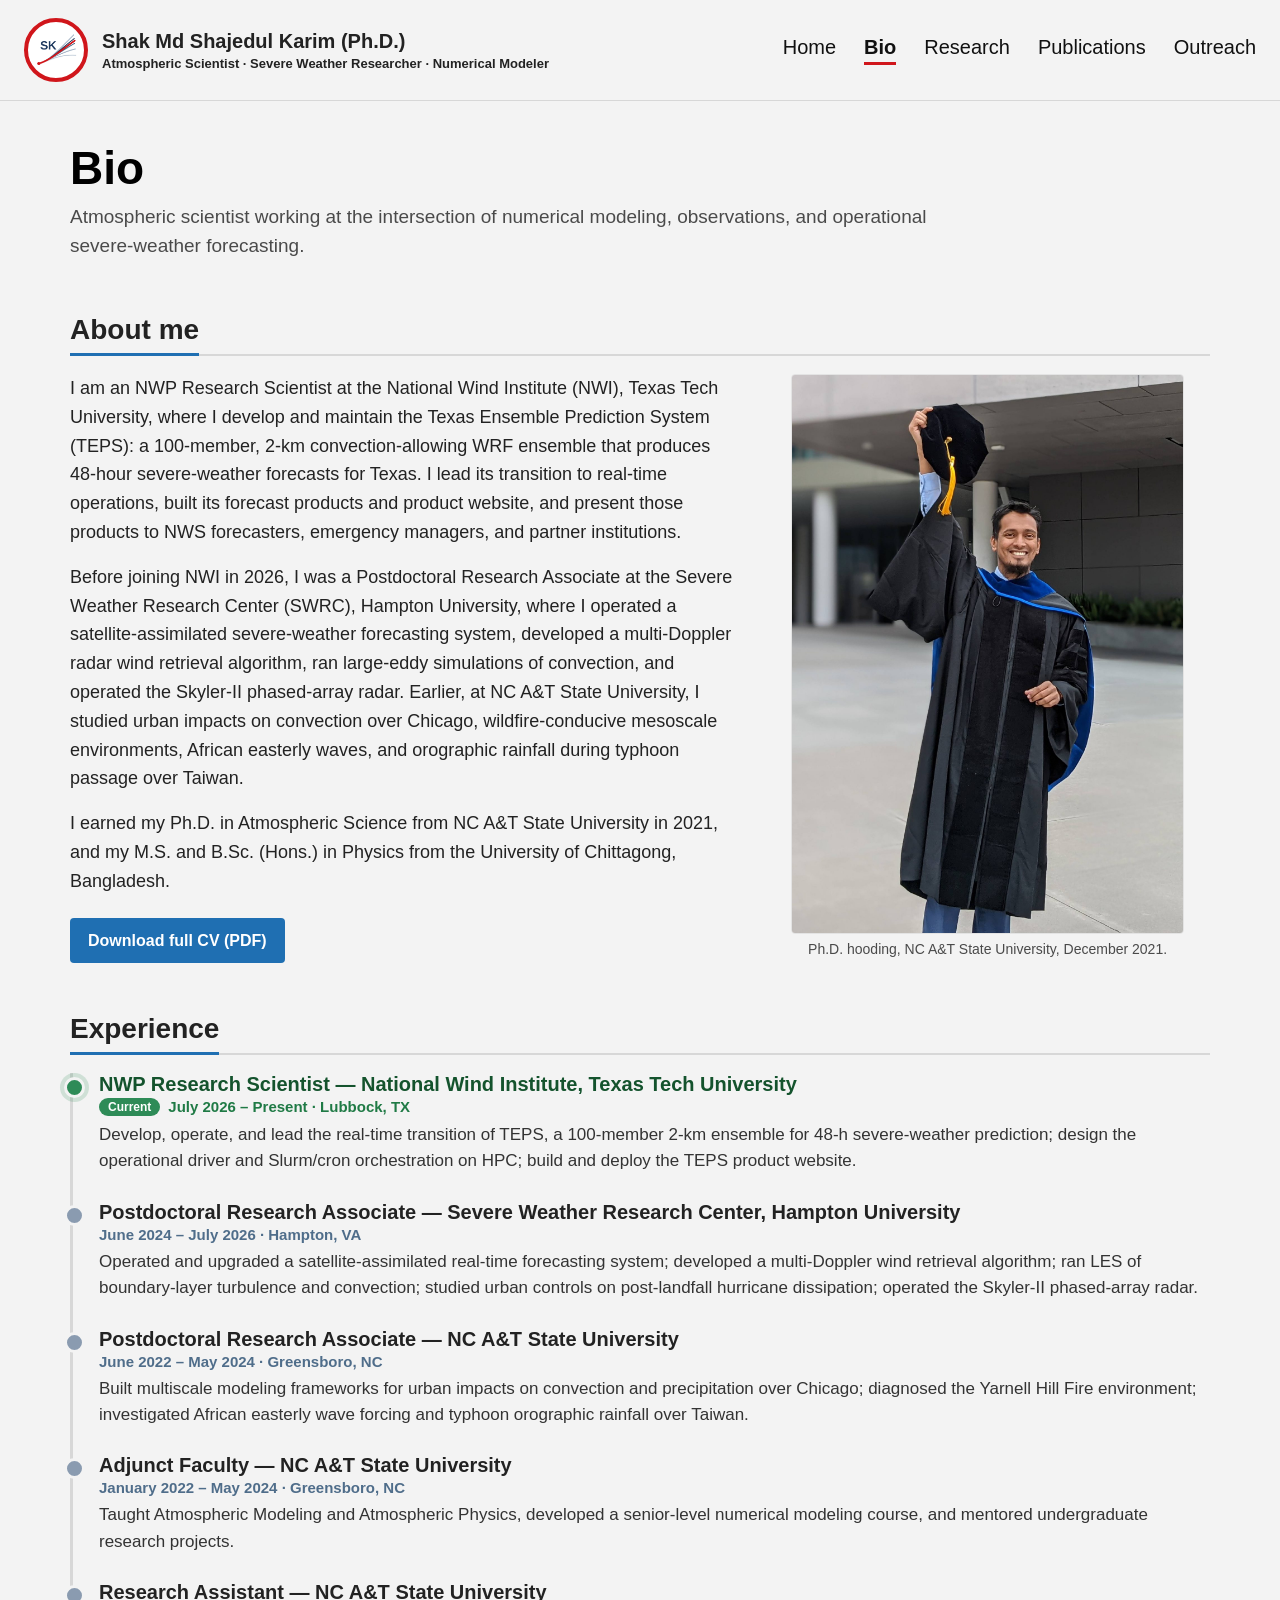
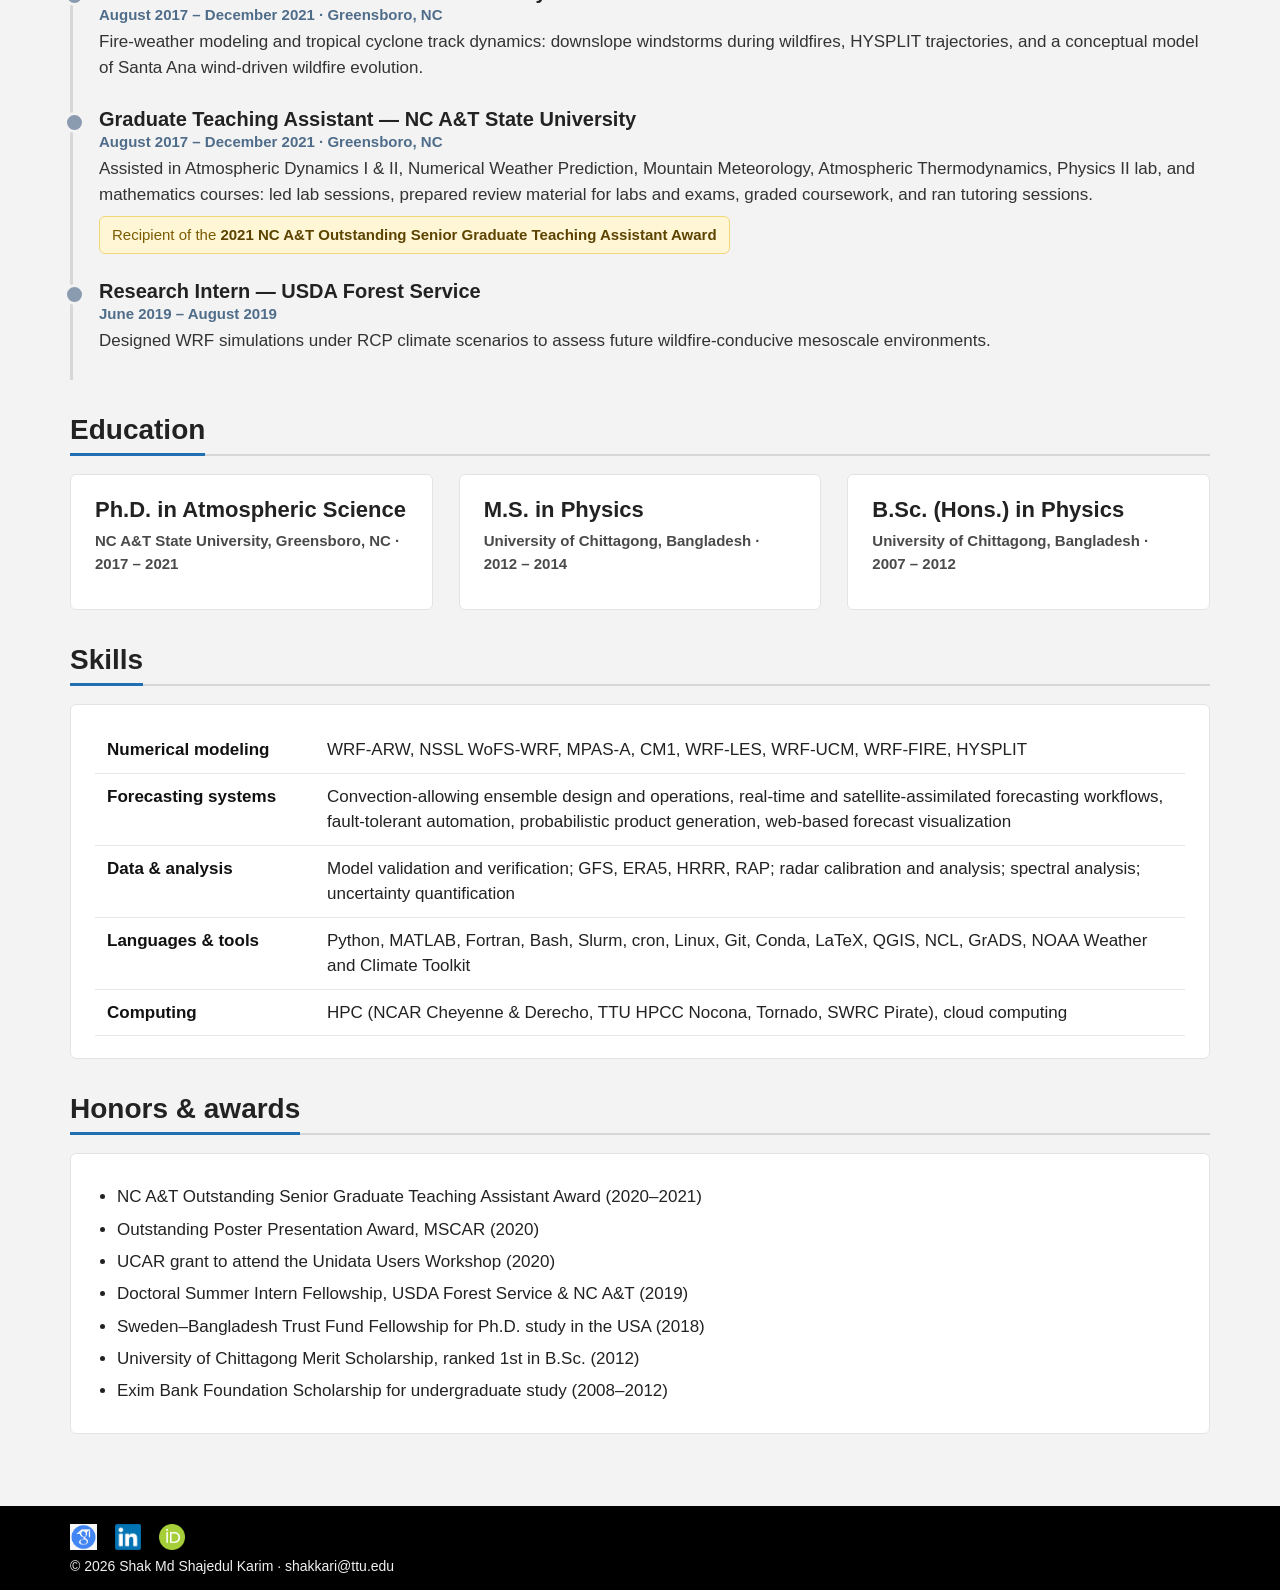
==== bio.html @ 2b901af1 "Bio: remove trophy icon from award highlight Co-Authored-By: Claude Opus 5.5 <noreply@anthropic.com>" ====
<!DOCTYPE html>
<html lang="en">
<head>
  <meta charset="UTF-8" />
  <meta name="viewport" content="width=device-width, initial-scale=1.0" />
  <title>Bio · Shak Md Shajedul Karim, Ph.D.</title>
  <meta name="description" content="Biography, experience, education, skills and awards of Dr. Shak Md Shajedul Karim." />
  <link rel="icon" href="images/sk-favicon.png" />
  <link rel="stylesheet" href="style.css?v=10" />
</head>
<body>
  <div class="page">

    <header class="topbar">
      <a class="brand" href="index.html">
        <div class="brand-logo" style="border-color:#d0161b">
          <img src="images/sk-logo.png" alt="SK logo — ensemble forecast plume">
        </div>
        <div class="brand-text">
          <h1>Shak Md Shajedul Karim (Ph.D.)</h1>
          <p>Atmospheric Scientist · Severe Weather Researcher · Numerical Modeler</p>
        </div>
      </a>

      <button class="menu-toggle" type="button" aria-label="Open menu" aria-expanded="false" aria-controls="site-nav">
        <span></span><span></span><span></span>
      </button>

      <nav class="nav" id="site-nav" aria-label="Main">
        <a href="index.html">Home</a>
        <a href="bio.html" class="active" aria-current="page">Bio</a>
        <a href="research.html">Research</a>
        <a href="publications.html">Publications</a>
        <a href="outreach.html">Outreach</a>
      </nav>
    </header>

    <section class="page-head">
      <h1>Bio</h1>
      <p>Atmospheric scientist working at the intersection of numerical modeling, observations, and operational severe-weather forecasting.</p>
    </section>

    <main class="wrap">
      <section class="section">
        <h2><span>About me</span></h2>
        <div class="project">
          <div class="prose">
            <p>
              I am an NWP Research Scientist at the National Wind Institute (NWI), Texas Tech University, where I develop and
              maintain the Texas Ensemble Prediction System (TEPS): a 100-member, 2-km convection-allowing WRF ensemble that
              produces 48-hour severe-weather forecasts for Texas. I lead its transition to real-time operations, built its forecast
              products and product website, and present those products to NWS forecasters, emergency managers, and partner institutions.
            </p>
            <p>
              Before joining NWI in 2026, I was a Postdoctoral Research Associate at the Severe Weather Research Center (SWRC),
              Hampton University, where I operated a satellite-assimilated severe-weather forecasting system, developed a
              multi-Doppler radar wind retrieval algorithm, ran large-eddy simulations of convection, and operated the Skyler-II
              phased-array radar. Earlier, at NC A&amp;T State University, I studied urban impacts on convection over Chicago,
              wildfire-conducive mesoscale environments, African easterly waves, and orographic rainfall during typhoon passage over Taiwan.
            </p>
            <p>
              I earned my Ph.D. in Atmospheric Science from NC A&amp;T State University in 2021, and my M.S. and B.Sc. (Hons.) in Physics
              from the University of Chittagong, Bangladesh.
            </p>
            <p><a class="btn" href="files/Karim_CV.pdf" target="_blank">Download full CV (PDF)</a></p>
          </div>
          <figure>
            <img src="images/phd-hooding.jpg" alt="Ph.D. hooding ceremony, NC A&amp;T, December 2021" style="max-height:560px;object-fit:cover">
            <figcaption>Ph.D. hooding, NC A&amp;T State University, December 2021.</figcaption>
          </figure>
        </div>
      </section>

      <section class="section">
        <h2><span>Experience</span></h2>
        <ul class="timeline">
          <li class="current">
            <h3>NWP Research Scientist — National Wind Institute, Texas Tech University</h3>
            <div class="when"><span class="now-badge">Current</span>July 2026 – Present · Lubbock, TX</div>
            <p>Develop, operate, and lead the real-time transition of TEPS, a 100-member 2-km ensemble for 48-h severe-weather prediction; design the operational driver and Slurm/cron orchestration on HPC; build and deploy the TEPS product website.</p>
          </li>
          <li>
            <h3>Postdoctoral Research Associate — Severe Weather Research Center, Hampton University</h3>
            <div class="when">June 2024 – July 2026 · Hampton, VA</div>
            <p>Operated and upgraded a satellite-assimilated real-time forecasting system; developed a multi-Doppler wind retrieval algorithm; ran LES of boundary-layer turbulence and convection; studied urban controls on post-landfall hurricane dissipation; operated the Skyler-II phased-array radar.</p>
          </li>
          <li>
            <h3>Postdoctoral Research Associate — NC A&amp;T State University</h3>
            <div class="when">June 2022 – May 2024 · Greensboro, NC</div>
            <p>Built multiscale modeling frameworks for urban impacts on convection and precipitation over Chicago; diagnosed the Yarnell Hill Fire environment; investigated African easterly wave forcing and typhoon orographic rainfall over Taiwan.</p>
          </li>
          <li>
            <h3>Adjunct Faculty — NC A&amp;T State University</h3>
            <div class="when">January 2022 – May 2024 · Greensboro, NC</div>
            <p>Taught Atmospheric Modeling and Atmospheric Physics, developed a senior-level numerical modeling course, and mentored undergraduate research projects.</p>
          </li>
          <li>
            <h3>Research Assistant — NC A&amp;T State University</h3>
            <div class="when">August 2017 – December 2021 · Greensboro, NC</div>
            <p>Fire-weather modeling and tropical cyclone track dynamics: downslope windstorms during wildfires, HYSPLIT trajectories, and a conceptual model of Santa Ana wind-driven wildfire evolution.</p>
          </li>
                    <li>
            <h3>Graduate Teaching Assistant — NC A&amp;T State University</h3>
            <div class="when">August 2017 – December 2021 · Greensboro, NC</div>
            <p>Assisted in Atmospheric Dynamics I &amp; II, Numerical Weather Prediction, Mountain Meteorology, Atmospheric Thermodynamics, Physics II lab, and mathematics courses: led lab sessions, prepared review material for labs and exams, graded coursework, and ran tutoring sessions.</p>
            <p class="award-note">Recipient of the <strong>2021 NC A&amp;T Outstanding Senior Graduate Teaching Assistant Award</strong></p>
          </li>
<li>
            <h3>Research Intern — USDA Forest Service</h3>
            <div class="when">June 2019 – August 2019</div>
            <p>Designed WRF simulations under RCP climate scenarios to assess future wildfire-conducive mesoscale environments.</p>
          </li>
        </ul>
      </section>

      <section class="section">
        <h2><span>Education</span></h2>
        <div class="two-col" style="grid-template-columns:repeat(auto-fit,minmax(260px,1fr))">
          <div class="card">
            <h3>Ph.D. in Atmospheric Science</h3>
            <p class="meta">NC A&amp;T State University, Greensboro, NC · 2017 – 2021</p>
          </div>
          <div class="card">
            <h3>M.S. in Physics</h3>
            <p class="meta">University of Chittagong, Bangladesh · 2012 – 2014</p>
          </div>
          <div class="card">
            <h3>B.Sc. (Hons.) in Physics</h3>
            <p class="meta">University of Chittagong, Bangladesh · 2007 – 2012</p>
          </div>
        </div>
      </section>

      <section class="section">
        <h2><span>Skills</span></h2>
        <div class="card">
          <table class="skill-table">
            <tr><th>Numerical modeling</th><td>WRF-ARW, NSSL WoFS-WRF, MPAS-A, CM1, WRF-LES, WRF-UCM, WRF-FIRE, HYSPLIT</td></tr>
            <tr><th>Forecasting systems</th><td>Convection-allowing ensemble design and operations, real-time and satellite-assimilated forecasting workflows, fault-tolerant automation, probabilistic product generation, web-based forecast visualization</td></tr>
            <tr><th>Data &amp; analysis</th><td>Model validation and verification; GFS, ERA5, HRRR, RAP; radar calibration and analysis; spectral analysis; uncertainty quantification</td></tr>
            <tr><th>Languages &amp; tools</th><td>Python, MATLAB, Fortran, Bash, Slurm, cron, Linux, Git, Conda, LaTeX, QGIS, NCL, GrADS, NOAA Weather and Climate Toolkit</td></tr>
            <tr><th>Computing</th><td>HPC (NCAR Cheyenne &amp; Derecho, TTU HPCC Nocona, Tornado, SWRC Pirate), cloud computing</td></tr>
          </table>
        </div>
      </section>

      <section class="section">
        <h2><span>Honors &amp; awards</span></h2>
        <div class="card">
          <ul>
            <li>NC A&amp;T Outstanding Senior Graduate Teaching Assistant Award (2020–2021)</li>
            <li>Outstanding Poster Presentation Award, MSCAR (2020)</li>
            <li>UCAR grant to attend the Unidata Users Workshop (2020)</li>
            <li>Doctoral Summer Intern Fellowship, USDA Forest Service &amp; NC A&amp;T (2019)</li>
            <li>Sweden–Bangladesh Trust Fund Fellowship for Ph.D. study in the USA (2018)</li>
            <li>University of Chittagong Merit Scholarship, ranked 1st in B.Sc. (2012)</li>
            <li>Exim Bank Foundation Scholarship for undergraduate study (2008–2012)</li>
          </ul>
        </div>
      </section>
    </main>

    <footer class="footer">
      <div class="footer-links">
        <a href="https://scholar.google.com/citations?user=-I5v0hgAAAAJ&amp;hl=en" target="_blank" rel="noopener" title="Google Scholar">
          <img src="images/Google-scholar.png" alt="Google Scholar">
        </a>
        <a href="https://www.linkedin.com/in/s-m-shajedul-karim-ph-d-62416b153/" target="_blank" rel="noopener" title="LinkedIn">
          <img src="images/LinkedIn_logo.png.webp" alt="LinkedIn">
        </a>
        <a href="https://orcid.org/0000-0002-1100-3632" target="_blank" rel="noopener" title="ORCID">
          <img src="images/ORCID_iD.svg.png" alt="ORCID">
        </a>
      </div>
      <div class="footer-copy">
        © 2026 Shak Md Shajedul Karim · <a href="mailto:shakkari@ttu.edu">shakkari@ttu.edu</a>
      </div>
    </footer>

  </div>
  <script src="site.js?v=1"></script>
</body>
</html>
---- style.css ----
/* Shared styles for shakkarim.github.io — based on the original homepage design */
:root {
  --bg: #f3f3f3;
  --card: #ffffff;
  --ink: #222;
  --muted: #4a4a4a;
  --line: #d7d7d7;
  --accent: #1f6fb2;      /* storm blue — pairs with the navy logo */
  --accent-dark: #155088;
  --accent-tint: #e7f0f9;
  --accent-line: #bcd3ea;
}

* { box-sizing: border-box; }

body {
  margin: 0;
  font-family: Arial, Helvetica, sans-serif;
  background: var(--bg);
  color: var(--ink);
}

a { text-decoration: none; color: inherit; }

.page { max-width: 1600px; margin: 0 auto; background: var(--bg); }

/* ---------- Header ---------- */
.topbar {
  background: var(--bg);
  border-bottom: 1px solid var(--line);
  padding: 18px 24px;
  display: flex;
  justify-content: space-between;
  align-items: center;
  gap: 20px;
  flex-wrap: wrap;
}
.brand { display: flex; align-items: center; gap: 14px; }
.brand-logo {
  width: 64px; height: 64px; border-radius: 50%; overflow: hidden; flex-shrink: 0;
  background: #fff; border: 4px solid #d0161b;
}
.brand-logo img { width: 100%; height: 100%; object-fit: contain; display: block; padding: 2px; }
.brand-text h1 { margin: 0; font-size: 20px; font-weight: 700; line-height: 1.15; }
.brand-text p { margin: 3px 0 0; font-size: 13px; font-weight: 600; color: var(--ink); }

.nav { display: flex; gap: 28px; flex-wrap: wrap; font-size: 20px; }
.nav a { color: #111; padding-bottom: 3px; border-bottom: 3px solid transparent; }
.nav a:hover { border-bottom-color: var(--line); }
.nav a.active { border-bottom-color: var(--accent); font-weight: 700; }

/* ---------- Home hero ---------- */
.hero { width: 100%; padding: 0 12px; margin-top: 6px; }
.hero-box { position: relative; width: 100%; height: 520px; overflow: hidden; background: #d9d9d9; }
.hero-box img { width: 100%; height: 100%; object-fit: cover; display: block; }
.hero-caption {
  position: absolute; bottom: 8px; right: 12px; font-size: 15px; font-weight: 700;
  color: #111; background: rgba(255,255,255,0.7); padding: 4px 8px;
}

/* ---------- Home layout ---------- */
.content {
  display: grid; grid-template-columns: 300px 1fr; gap: 40px;
  padding: 28px 70px 40px 70px; align-items: start;
}
.sidebar { padding-top: 8px; }
.profile-photo {
  width: 120px; height: 120px; border-radius: 50%; overflow: hidden;
  border: 6px solid #dadada; background: #dcdcdc; margin-bottom: 18px;
}
.profile-photo img { width: 100%; height: 100%; object-fit: cover; display: block; }
.sidebar h2 { margin: 0 0 10px; font-size: 24px; line-height: 1.15; font-weight: 700; }
.sidebar .position { margin: 0 0 20px; font-size: 15px; color: #444; line-height: 1.4; }

.info-list { list-style: none; padding: 0; margin: 0; }
.info-list li { margin-bottom: 14px; }
.info-list li, .info-list li a {
  display: flex; align-items: center; gap: 12px; color: var(--muted);
  font-size: 16px; line-height: 1.4;
}
.info-list li a:hover { text-decoration: underline; }
.info-list svg { width: 26px; height: 26px; fill: var(--muted); flex-shrink: 0; }

.main-text { max-width: 860px; }
.main-text h1 { margin: 0 0 10px; font-size: 64px; text-align: center; font-weight: 800; color: #000; }
.main-text p { margin: 0 0 18px; font-size: 19px; line-height: 1.5; }
.main-text ul { margin: 10px 0 18px 24px; padding: 0 0 0 18px; font-size: 19px; line-height: 1.5; }
.main-text li { margin-bottom: 8px; }

.highlight {
  background: var(--card); border-left: 5px solid var(--accent);
  padding: 16px 20px; margin: 0 0 22px; font-size: 18px; line-height: 1.5;
}
.highlight strong { display: block; margin-bottom: 4px; font-size: 19px; }

/* ---------- Inner pages ---------- */
.page-head { padding: 40px 70px 10px; }
.page-head h1 { margin: 0 0 8px; font-size: 46px; font-weight: 800; color: #000; }
.page-head p { margin: 0; font-size: 19px; color: var(--muted); max-width: 900px; line-height: 1.5; }

.wrap { padding: 10px 70px 50px; }
.section { margin-top: 34px; }
.section > h2 {
  font-size: 28px; margin: 0 0 18px; padding-bottom: 8px; border-bottom: 2px solid var(--line);
}
.section > h2 span { border-bottom: 3px solid var(--accent); padding-bottom: 8px; }

.prose { font-size: 18px; line-height: 1.6; max-width: 980px; }
.prose p { margin: 0 0 16px; }

.card {
  background: var(--card); border: 1px solid #e3e3e3; border-radius: 6px;
  padding: 22px 24px; margin-bottom: 22px;
}
.card h3 { margin: 0 0 6px; font-size: 22px; }
.card .meta { margin: 0 0 12px; color: var(--muted); font-size: 15px; font-weight: 600; }
.card p, .card li { font-size: 17px; line-height: 1.55; }
.card ul { margin: 8px 0 0; padding-left: 22px; }
.card li { margin-bottom: 6px; }

/* Research project: text + figure side by side */
.project { display: grid; grid-template-columns: 1fr 1fr; gap: 28px; align-items: start; }
.project.text-only { grid-template-columns: 1fr; }
.tags { display: flex; flex-wrap: wrap; gap: 8px; margin-top: 14px; }
.tags span {
  font-size: 13px; font-weight: 600; color: var(--accent-dark);
  background: var(--accent-tint); border-radius: 999px; padding: 4px 10px;
}

figure { margin: 0; }
figure img { width: 100%; height: auto; display: block; border: 1px solid #e3e3e3; border-radius: 4px; background: #fff; }
figcaption { font-size: 14px; color: var(--muted); margin-top: 6px; line-height: 1.4; }
.fig-stack { display: grid; gap: 16px; }

/* Timeline (Bio) */
.timeline { list-style: none; margin: 0; padding: 0; border-left: 3px solid var(--line); }
.timeline li { position: relative; padding: 0 0 26px 26px; }
.timeline li::before {
  content: ""; position: absolute; left: -9px; top: 4px; width: 15px; height: 15px;
  border-radius: 50%; background: var(--accent); border: 3px solid var(--bg);
}
.timeline h3 { margin: 0; font-size: 20px; }
.timeline .when { font-size: 15px; font-weight: 700; color: var(--accent-dark); margin: 2px 0 6px; }
.timeline p { margin: 0; font-size: 17px; line-height: 1.55; color: #333; }

.two-col { display: grid; grid-template-columns: 1fr 1fr; gap: 26px; }

.skill-table { width: 100%; border-collapse: collapse; font-size: 17px; }
.skill-table th, .skill-table td { text-align: left; padding: 10px 12px; border-bottom: 1px solid #e6e6e6; vertical-align: top; line-height: 1.5; }
.skill-table th { width: 220px; color: #111; }

/* Publications */
.pub-list { list-style: none; margin: 0; padding: 0; counter-reset: pub; }
.pub-list li {
  background: var(--card); border: 1px solid #e3e3e3; border-radius: 6px;
  padding: 16px 20px; margin-bottom: 14px; font-size: 17px; line-height: 1.55;
}
.pub-list .title { font-weight: 700; display: block; margin-bottom: 4px; }
.pub-list .authors { color: #333; }
.pub-list .venue { font-style: italic; }
.pub-list .me { font-weight: 700; text-decoration: underline; text-decoration-color: var(--accent); }
.pub-list a.doi { color: var(--accent-dark); font-weight: 600; }
.pub-list a.doi:hover { text-decoration: underline; }
.badge {
  display: inline-block; font-size: 12px; font-weight: 700; padding: 2px 8px; border-radius: 4px;
  margin-left: 6px; vertical-align: middle; background: #eee; color: #444;
}
.badge.review { background: #fff3cd; color: #7a5b00; }
.badge.award { background: #e3f1e6; color: #22603a; }

.talk-list { margin: 0; padding-left: 22px; }
.talk-list li { font-size: 17px; line-height: 1.55; margin-bottom: 10px; }
.talk-list .when { color: var(--accent-dark); font-weight: 700; }

/* Buttons */
.btn {
  display: inline-block; background: var(--accent); color: #fff; font-weight: 700;
  padding: 10px 18px; border-radius: 4px; font-size: 16px; margin-top: 6px;
}
.btn:hover { background: var(--accent-dark); }
.btn.ghost { background: transparent; color: var(--accent-dark); border: 2px solid var(--accent); }

/* Gallery (Outreach) */
.gallery { display: grid; grid-template-columns: repeat(auto-fill, minmax(280px, 1fr)); gap: 18px; }
.gallery figure img { aspect-ratio: 4 / 3; object-fit: cover; }

/* ---------- Footer ---------- */
.footer { background: #000; color: #fff; padding: 18px 70px 16px 70px; }
.footer-links { display: flex; gap: 18px; flex-wrap: wrap; align-items: center; margin-bottom: 8px; }
.footer-links a { display: inline-flex; align-items: center; justify-content: center; }
.footer-links img { height: 26px; width: auto; display: block; object-fit: contain; }
.footer-copy { font-size: 14px; color: #f1f1f1; }

/* ---------- Responsive ---------- */
@media (max-width: 1100px) {
  .content { grid-template-columns: 1fr; padding: 28px 24px 40px 24px; }
  .main-text h1 { text-align: left; font-size: 46px; }
  .page-head { padding: 32px 24px 6px; }
  .wrap { padding: 6px 24px 40px; }
  .project, .two-col { grid-template-columns: 1fr; }
  .footer { padding: 18px 24px 16px 24px; }
}
@media (max-width: 700px) {
  .topbar { padding: 16px; }
  .nav { gap: 18px; font-size: 17px; }
  .hero-box { height: 300px; }
  .main-text h1 { font-size: 38px; }
  .main-text p, .main-text ul { font-size: 17px; }
  .page-head h1 { font-size: 34px; }
  .skill-table th { width: auto; display: block; border-bottom: none; padding-bottom: 0; }
  .skill-table td { display: block; }
}

/* Cards inside grids use the grid gap instead of their own bottom margin */
.two-col > .card { margin-bottom: 0; }
.two-col { margin-bottom: 22px; }

/* Research cards: text gets more room, figures stay compact */
.project { grid-template-columns: 3fr 2fr; }
.project figure img { width: auto; max-width: 100%; max-height: 250px; margin: 0 auto; }
.fig-stack:has(figure + figure) { grid-template-columns: 1fr 1fr; }
.fig-stack:has(figure + figure) figure img { max-height: 220px; }
@media (max-width: 1100px) { .project { grid-template-columns: 1fr; } }
.fig-stack:has(figure + figure) figure img { width: auto; }
.project figcaption { text-align: center; }

.project.wide-fig { grid-template-columns: 1fr 1fr; }
.fig-stack.pair { gap: 12px; }
/* Paired figures: equal-height boxes, image centred inside */
.fig-stack.pair figure .box {
  height: var(--h); display: flex; align-items: center; justify-content: center;
  background: #fff; border: 1px solid #e3e3e3; border-radius: 4px; padding: 4px;
}
.fig-stack.pair figure .box img {
  max-height: 100% !important; max-width: 100%; width: auto; height: auto; border: none; margin: 0;
}
@media (max-width: 1100px) { .project.wide-fig { grid-template-columns: 1fr; } }

/* TEPS card: TPS + NWI logos */
.logo-stack { display: flex; flex-direction: column; align-items: center; justify-content: center; gap: 18px; height: 100%; }
.logo-stack .tps { max-height: 250px; width: auto; max-width: 100%; }
.logo-stack .nwi { max-height: 90px; width: auto; max-width: 100%; display: block; }

/* ---------- Mobile menu (☰) ---------- */
.menu-toggle {
  display: none; background: none; border: 0; padding: 10px 6px; cursor: pointer;
  width: 44px; height: 44px; flex-direction: column; justify-content: center; gap: 5px;
}
.menu-toggle span {
  display: block; height: 3px; width: 26px; background: #111; border-radius: 2px;
  transition: transform .2s ease, opacity .2s ease;
}
.menu-toggle.open span:nth-child(1) { transform: translateY(8px) rotate(45deg); }
.menu-toggle.open span:nth-child(2) { opacity: 0; }
.menu-toggle.open span:nth-child(3) { transform: translateY(-8px) rotate(-45deg); }
.nav a.active { border-bottom-color: #d0161b; }

@media (max-width: 760px) {
  .topbar { flex-wrap: nowrap; padding: 12px 16px; gap: 12px; position: relative; }
  .brand { min-width: 0; gap: 10px; }
  .brand-logo { width: 48px; height: 48px; border-width: 3px; }
  .brand-text h1 { font-size: 17px; }
  .brand-text p { font-size: 11.5px; }
  .menu-toggle { display: flex; flex-shrink: 0; }
  .nav {
    display: none; position: absolute; top: 100%; left: 0; right: 0; z-index: 50;
    flex-direction: column; gap: 0; background: #fff; border-bottom: 1px solid var(--line);
    box-shadow: 0 8px 18px rgba(0,0,0,.08); font-size: 18px;
  }
  .nav.open { display: flex; }
  .nav a { padding: 14px 20px; border-bottom: 1px solid #eee; }
  .nav a:last-child { border-bottom: none; }
  .nav a.active { border-bottom: 1px solid #eee; border-left: 4px solid #d0161b; padding-left: 16px; }
  .hero { padding: 0; margin-top: 0; }
  .hero-box { height: 260px; }
  .hero-caption { font-size: 13px; }
  .content { padding: 22px 18px 32px; gap: 22px; }
  .sidebar { display: grid; grid-template-columns: 96px 1fr; column-gap: 16px; align-items: center; }
  .profile-photo { width: 96px; height: 96px; border-width: 4px; margin: 0; grid-row: span 2; }
  .sidebar h2 { font-size: 20px; margin: 0 0 4px; }
  .sidebar .position { margin: 0; font-size: 14px; }
  .info-list { grid-column: 1 / -1; margin-top: 16px; }
  .info-list li { margin-bottom: 10px; }
  .main-text h1 { font-size: 34px; }
  .page-head { padding: 26px 18px 4px; }
  .wrap { padding: 4px 18px 32px; }
  .section > h2 { font-size: 24px; }
  .card { padding: 18px; }
  .card h3 { font-size: 19px; }
  .fig-stack.pair { grid-template-columns: 1fr !important; }
  .fig-stack.pair figure .box { height: auto; }
  .fig-stack.pair figure .box img { max-height: 320px !important; }
  .project figure img { max-height: 260px; }
  .footer { padding: 16px 18px; }
}

/* ---------- Research jump links ---------- */
html { scroll-behavior: smooth; }
.jump { display: flex; flex-wrap: wrap; gap: 8px; margin-top: 18px; }
.jump a {
  font-size: 14px; font-weight: 700; color: var(--accent-dark); background: #fff;
  border: 1px solid var(--accent-line); border-radius: 999px; padding: 6px 12px;
}
.jump a:hover { background: var(--accent-tint); }
.card[id], h2[id] { scroll-margin-top: 20px; }

/* ---------- Tap-to-enlarge figures ---------- */
img.zoomable { cursor: zoom-in; }
.lightbox {
  position: fixed; inset: 0; z-index: 1000; background: rgba(10,14,20,.92);
  display: none; flex-direction: column; align-items: center; justify-content: center; padding: 16px;
}
.lightbox.show { display: flex; }
.lightbox-scroll { max-width: 100%; max-height: calc(100vh - 110px); overflow: auto; touch-action: pinch-zoom pan-x pan-y; }
.lightbox-scroll img { display: block; max-width: min(1400px, calc(100vw - 32px)); max-height: calc(100vh - 110px); width: auto; height: auto; background: #fff; border-radius: 4px; cursor: zoom-out; }
.lightbox-cap { color: #e8e8e8; font-size: 15px; line-height: 1.4; max-width: 900px; text-align: center; margin: 12px 0 0; }
.lightbox-close {
  position: absolute; top: 10px; right: 14px; width: 44px; height: 44px; border: 0; border-radius: 50%;
  background: rgba(255,255,255,.15); color: #fff; font-size: 30px; line-height: 44px; cursor: pointer;
}
body.no-scroll { overflow: hidden; }

/* ---------- Phones: sticky header + horizontal jump bar ---------- */
@media (max-width: 760px) {
  .topbar { position: sticky; top: 0; z-index: 100; background: var(--bg); }
  .card[id], h2[id] { scroll-margin-top: 84px; }
  .jump { flex-wrap: nowrap; overflow-x: auto; -webkit-overflow-scrolling: touch; margin: 16px -18px 0; padding: 0 18px 6px; scrollbar-width: none; }
  .jump::-webkit-scrollbar { display: none; }
  .jump a { flex-shrink: 0; }
}

/* ---------- Experience timeline: current vs completed ---------- */
.timeline li::before { background: #8a9bb0; }               /* completed roles: muted slate */
.timeline .when { color: #4f6d8a; }
.timeline li.current::before { background: #2e8b57; box-shadow: 0 0 0 4px rgba(46,139,87,.18); }
.timeline li.current .when { color: #1f7a45; }
.timeline li.current h3 { color: #14532d; }
.now-badge {
  display: inline-block; font-size: 12px; font-weight: 700; color: #fff; background: #2e8b57;
  border-radius: 999px; padding: 2px 9px; margin-right: 8px; vertical-align: 1px;
}

.timeline p.award-note {
  display: inline-block; margin-top: 8px; padding: 6px 12px; font-size: 15px; color: #7a5b00;
  background: #fff6d6; border: 1px solid #f0d77a; border-radius: 6px;
}
.timeline p.award-note strong { color: #5c4300; }
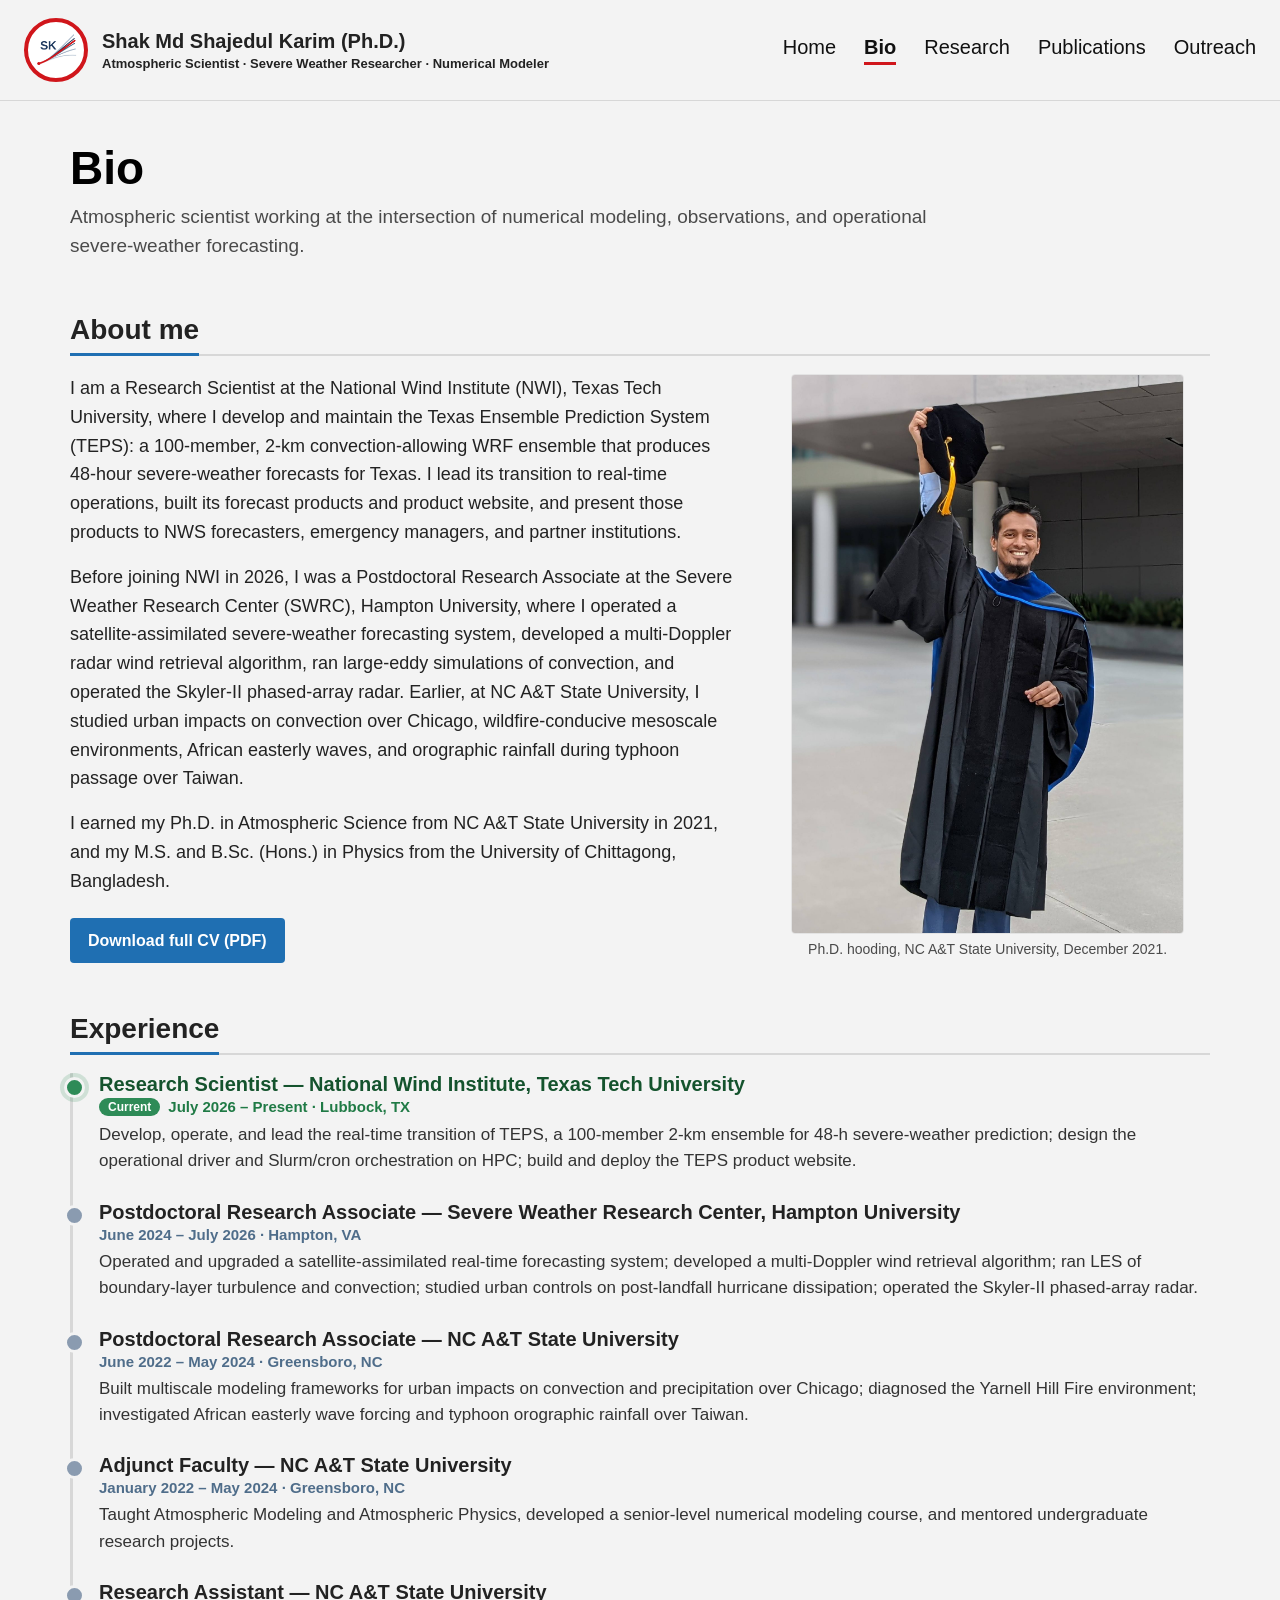
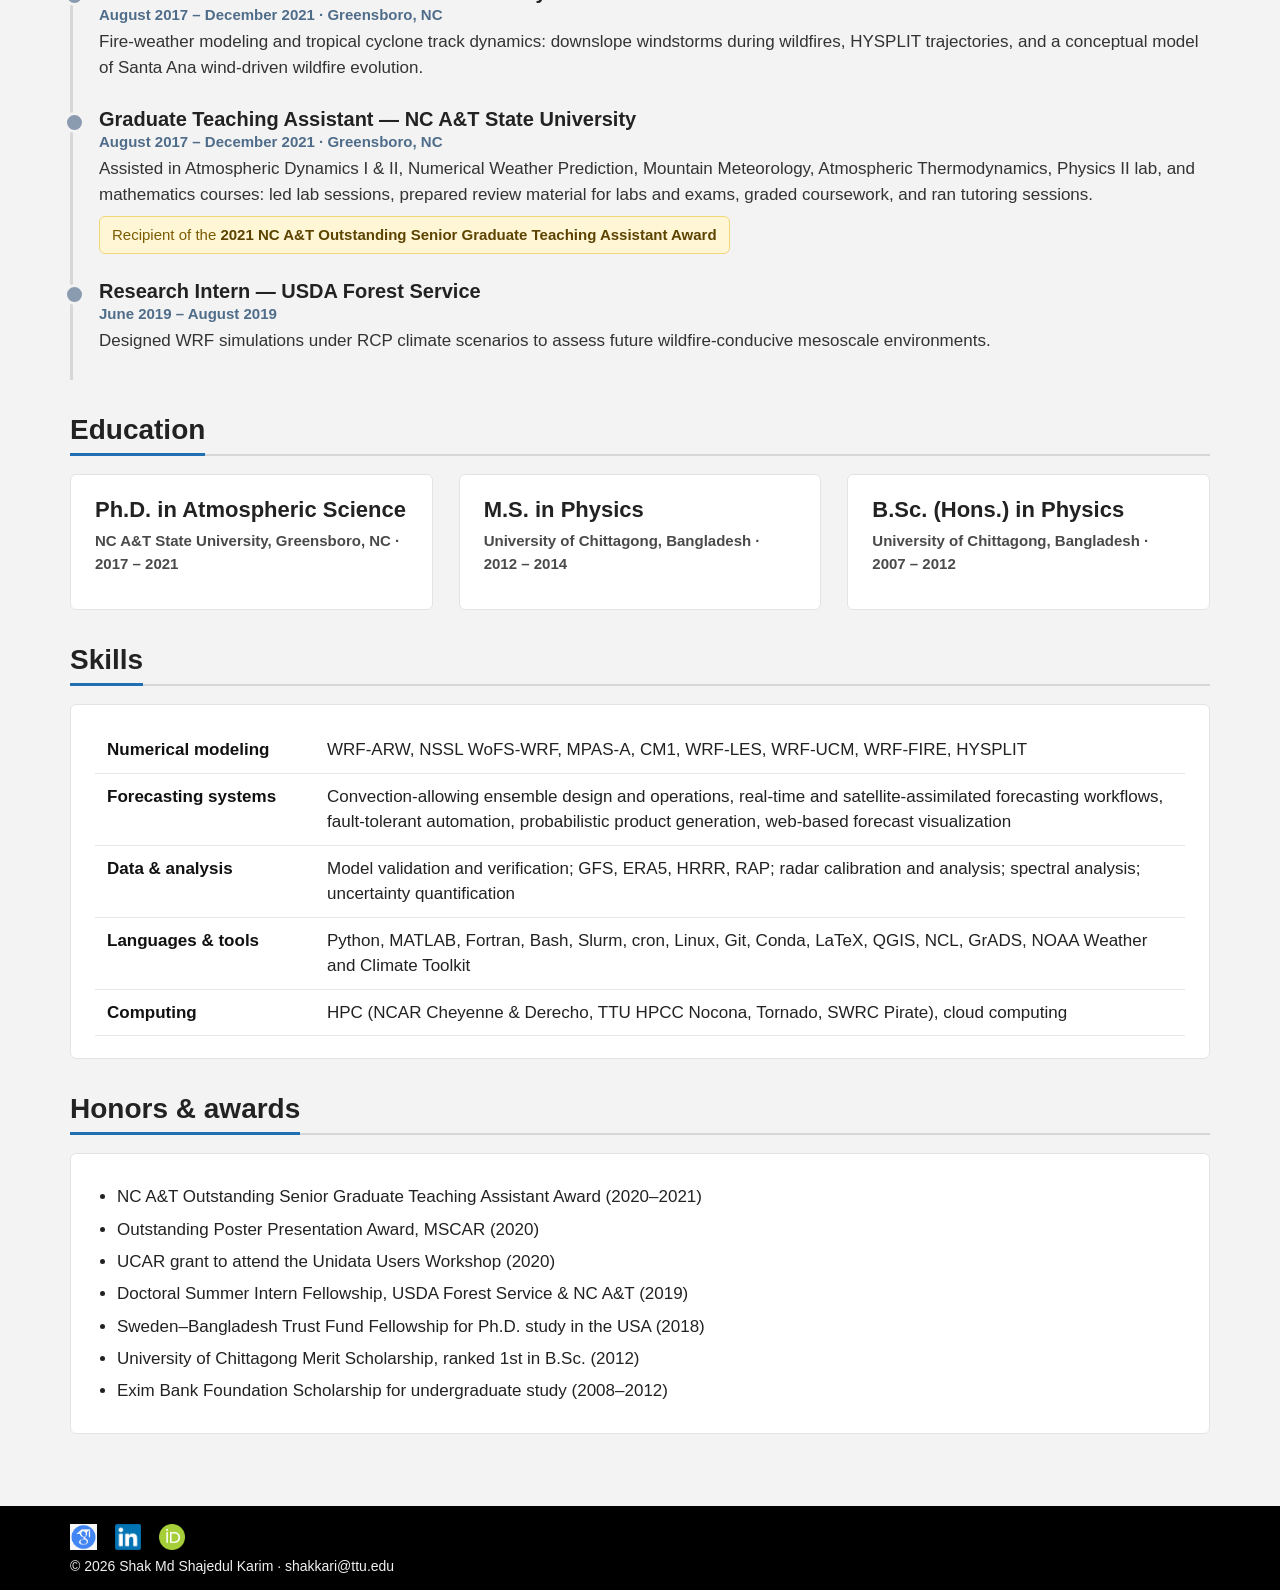
==== commit cf48312b: "Use 'Research Scientist' title throughout Co-Authored-By: Claude Opus 5.5 <noreply@anthropic.com> Cl" ====
--- a/bio.html
+++ b/bio.html
@@ -46,7 +46,7 @@
         <div class="project">
           <div class="prose">
             <p>
-              I am an NWP Research Scientist at the National Wind Institute (NWI), Texas Tech University, where I develop and
+              I am a Research Scientist at the National Wind Institute (NWI), Texas Tech University, where I develop and
               maintain the Texas Ensemble Prediction System (TEPS): a 100-member, 2-km convection-allowing WRF ensemble that
               produces 48-hour severe-weather forecasts for Texas. I lead its transition to real-time operations, built its forecast
               products and product website, and present those products to NWS forecasters, emergency managers, and partner institutions.
@@ -75,7 +75,7 @@
         <h2><span>Experience</span></h2>
         <ul class="timeline">
           <li class="current">
-            <h3>NWP Research Scientist — National Wind Institute, Texas Tech University</h3>
+            <h3>Research Scientist — National Wind Institute, Texas Tech University</h3>
             <div class="when"><span class="now-badge">Current</span>July 2026 – Present · Lubbock, TX</div>
             <p>Develop, operate, and lead the real-time transition of TEPS, a 100-member 2-km ensemble for 48-h severe-weather prediction; design the operational driver and Slurm/cron orchestration on HPC; build and deploy the TEPS product website.</p>
           </li>
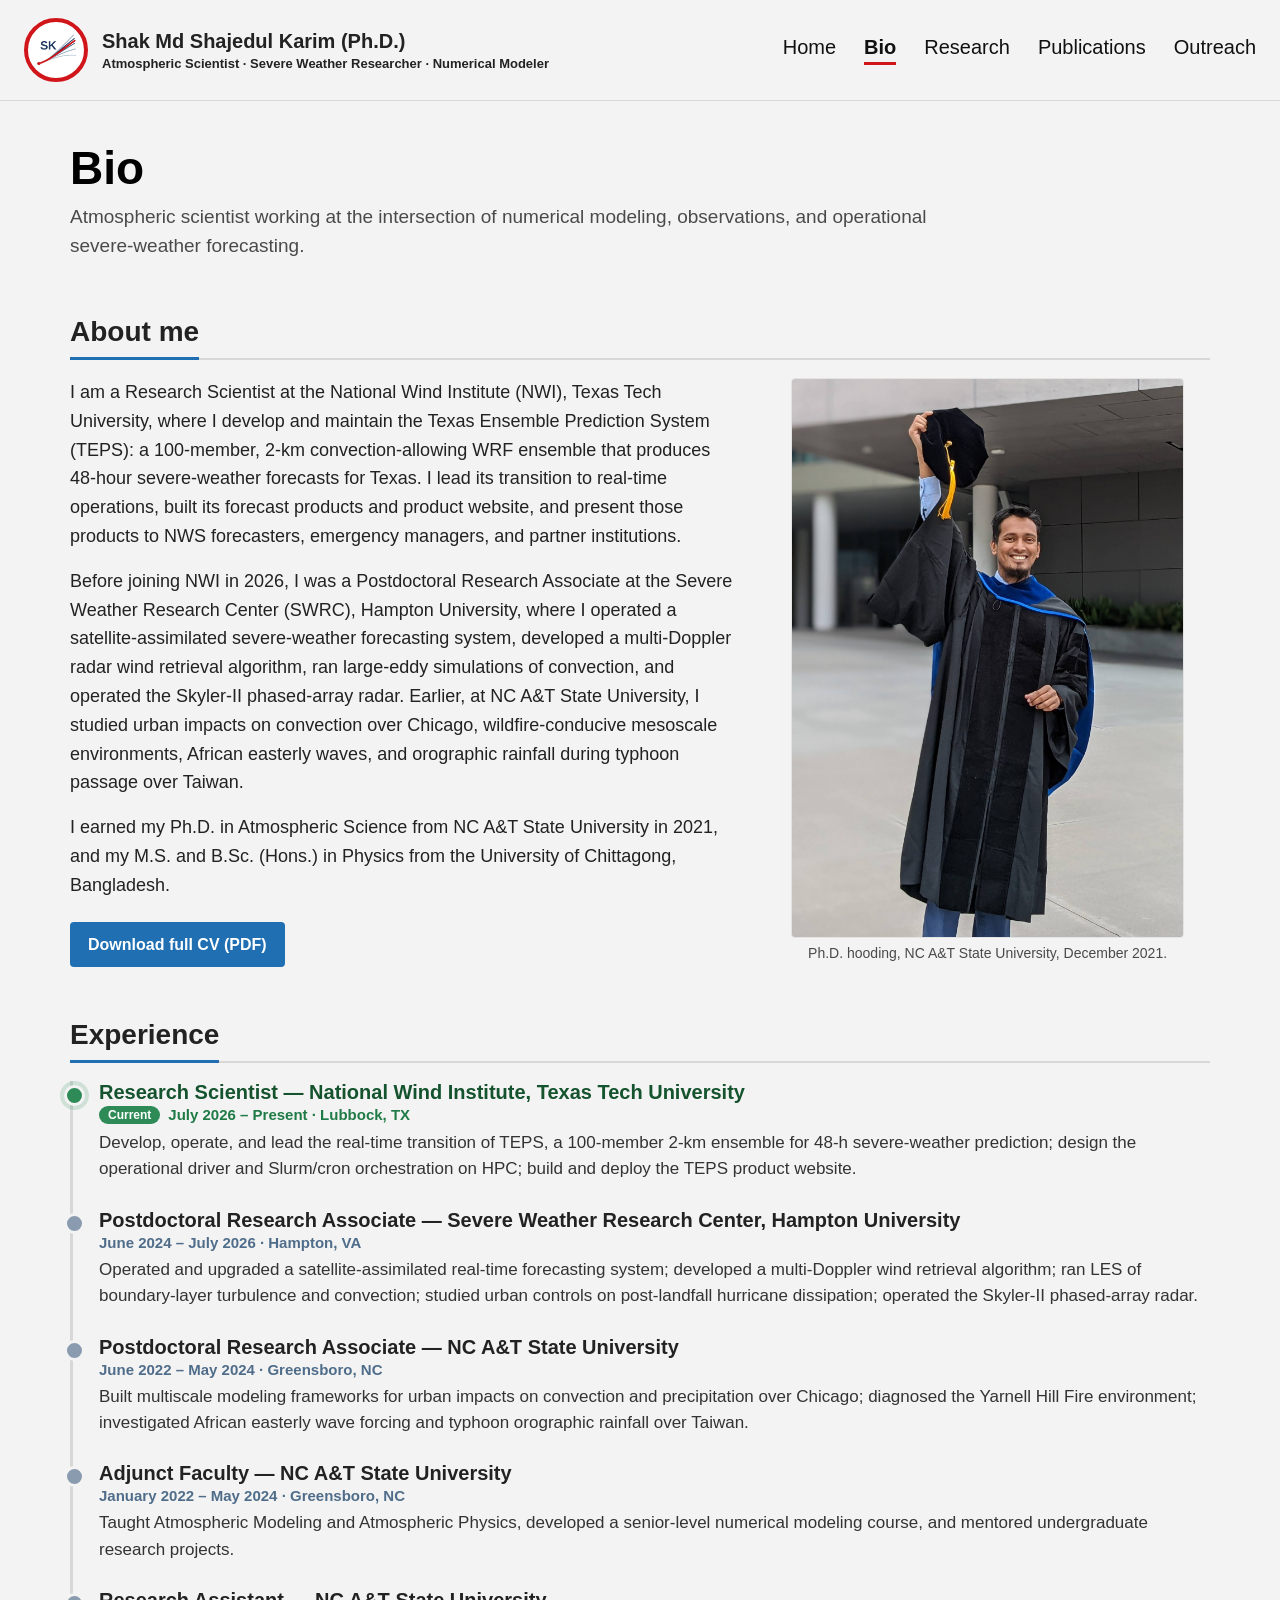
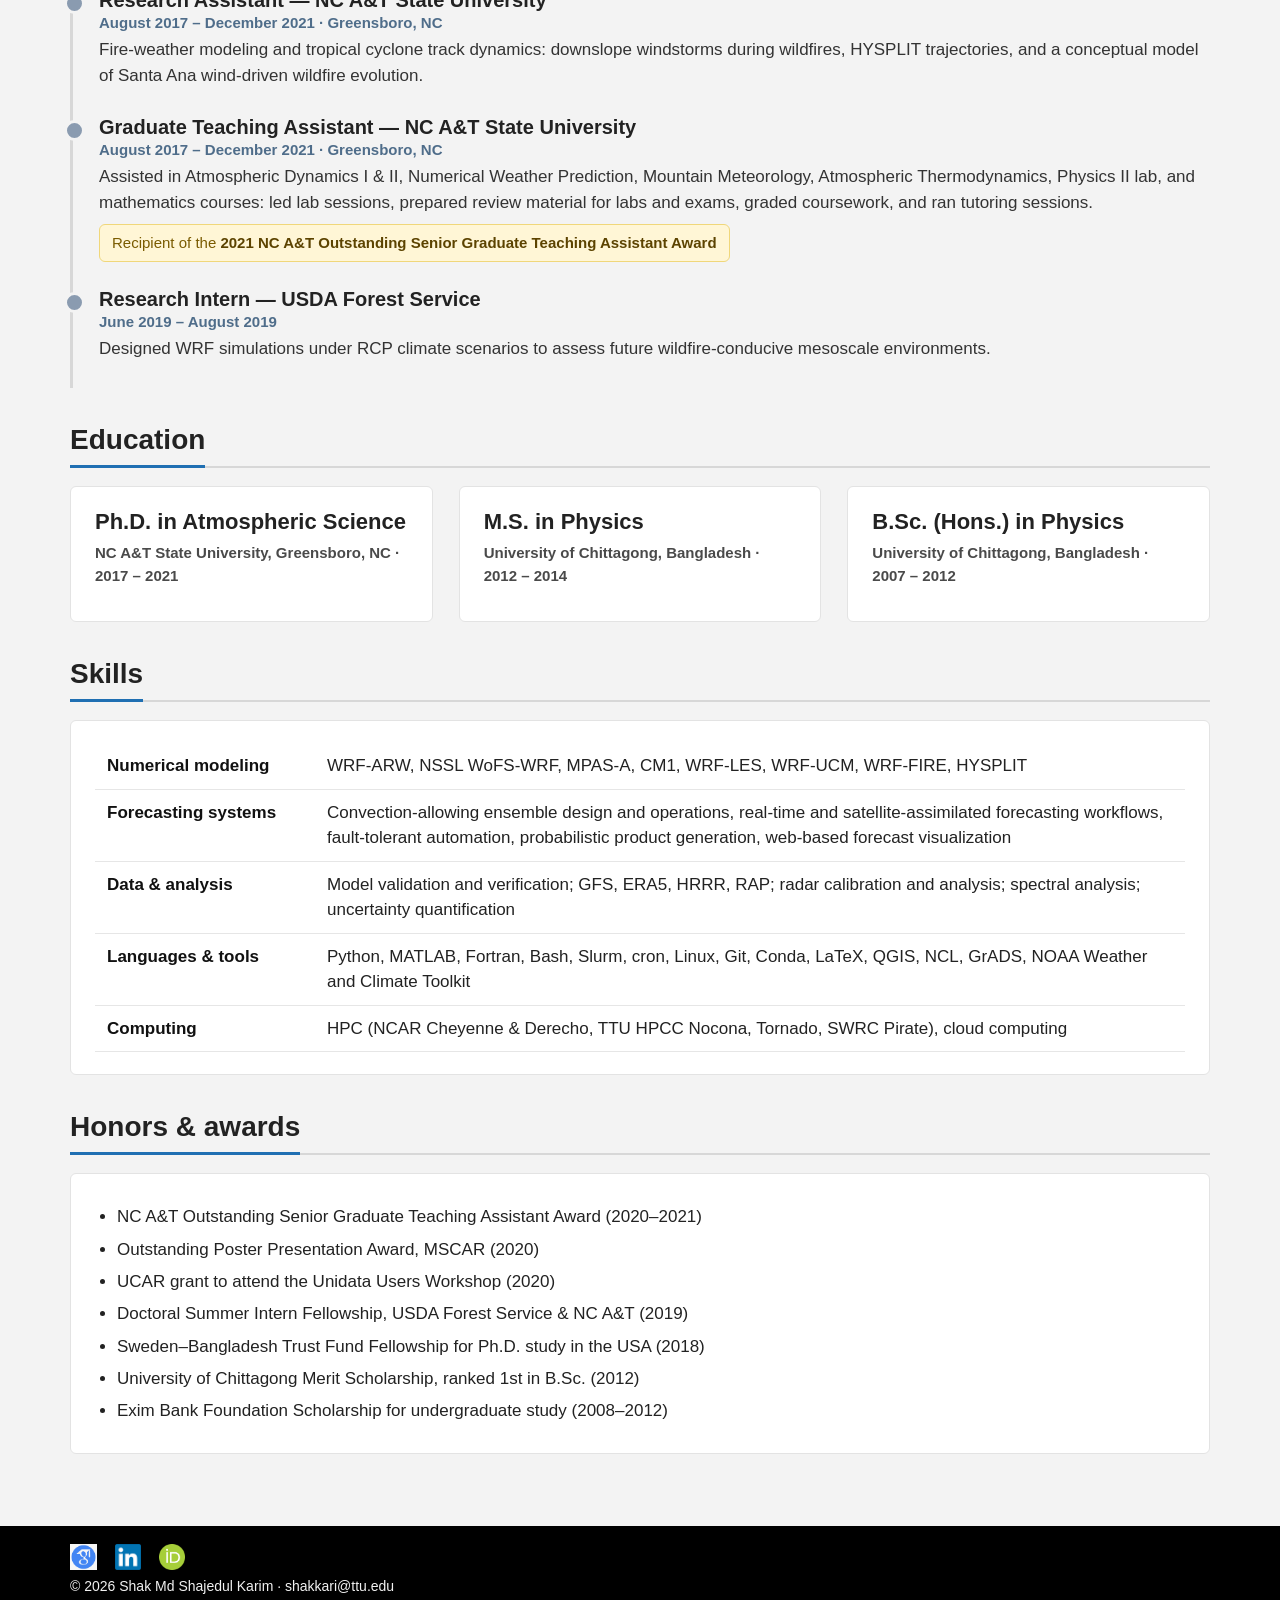
==== commit ca5a5e09: "Fix section-title underline overlapping wrapped titles on mobile Co-Authored-By: Claude Opus 5.5 <no" ====
--- a/bio.html
+++ b/bio.html
@@ -6,7 +6,7 @@
   <title>Bio · Shak Md Shajedul Karim, Ph.D.</title>
   <meta name="description" content="Biography, experience, education, skills and awards of Dr. Shak Md Shajedul Karim." />
   <link rel="icon" href="images/sk-favicon.png" />
-  <link rel="stylesheet" href="style.css?v=10" />
+  <link rel="stylesheet" href="style.css?v=13" />
 </head>
 <body>
   <div class="page">
@@ -178,6 +178,6 @@
     </footer>
 
   </div>
-  <script src="site.js?v=1"></script>
+  <script src="site.js?v=3"></script>
 </body>
 </html>
--- a/style.css
+++ b/style.css
@@ -345,3 +345,41 @@
   background: #fff6d6; border: 1px solid #f0d77a; border-radius: 6px;
 }
 .timeline p.award-note strong { color: #5c4300; }
+
+/* ---------- Back to top ---------- */
+.to-top {
+  position: fixed; right: 20px; bottom: 22px; z-index: 900;
+  display: flex; align-items: center; gap: 6px; padding: 10px 14px 10px 12px;
+  background: var(--accent); color: #fff; border: 0; border-radius: 999px; cursor: pointer;
+  font: 700 14px Arial, Helvetica, sans-serif; box-shadow: 0 6px 16px rgba(0,0,0,.18);
+  opacity: 0; transform: translateY(12px); pointer-events: none; transition: opacity .2s, transform .2s;
+}
+.to-top svg { width: 18px; height: 18px; fill: #fff; }
+.to-top.show { opacity: 1; transform: none; pointer-events: auto; }
+.to-top:hover { background: var(--accent-dark); }
+@media (max-width: 760px) { .to-top { right: 14px; bottom: 16px; padding: 11px; } .to-top span { display: none; } }
+
+/* Lightbox previous / next */
+.lightbox-nav {
+  position: absolute; top: 50%; transform: translateY(-50%); z-index: 2;
+  width: 52px; height: 52px; border: 0; border-radius: 50%; cursor: pointer;
+  background: rgba(255,255,255,.16); color: #fff; font-size: 40px; line-height: 48px; padding: 0;
+}
+.lightbox-nav:hover { background: rgba(255,255,255,.3); }
+.lightbox-nav.prev { left: 16px; }
+.lightbox-nav.next { right: 16px; }
+.lightbox-count { color: #b8c2cc; font-size: 13px; margin: 4px 0 0; }
+.lightbox-scroll img { max-width: min(1400px, calc(100vw - 160px)); }
+@media (max-width: 760px) {
+  .lightbox-nav { width: 40px; height: 40px; font-size: 30px; line-height: 36px; background: rgba(0,0,0,.45); }
+  .lightbox-nav.prev { left: 6px; }
+  .lightbox-nav.next { right: 6px; }
+  .lightbox-scroll img { max-width: calc(100vw - 32px); }
+}
+
+/* Section titles: one accent underline even when the title wraps onto two lines */
+.section > h2 { padding-bottom: 0; line-height: 1.25; }
+.section > h2 span {
+  display: inline-block; padding-bottom: 8px; margin-bottom: -2px;
+  border-bottom: 3px solid var(--accent);
+}
